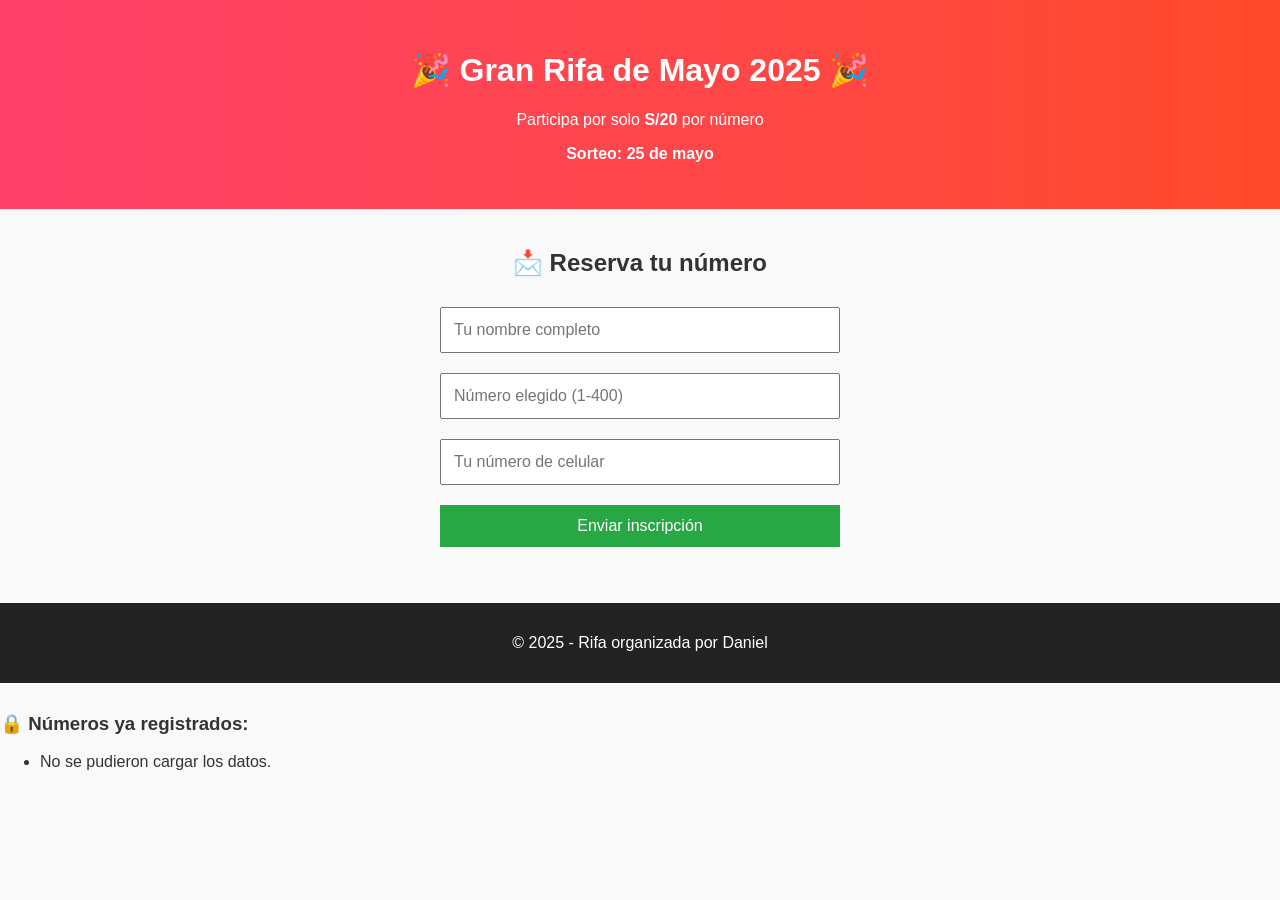
==== index.html @ aac04998 "Add files via upload" ====
<!DOCTYPE html>
<html lang="es">
<head>
  <meta charset="UTF-8" />
  <meta name="viewport" content="width=device-width, initial-scale=1.0"/>
  <title>Gran Rifa Mayo 2025</title>
  <link rel="stylesheet" href="style.css">
</head>
<body>
  <header>
    <h1>🎉 Gran Rifa de Mayo 2025 🎉</h1>
    <p>Participa por solo <strong>S/20</strong> por número</p>
    <p><strong>Sorteo: 25 de mayo</strong></p>
  </header>

  <section class="formulario">
    <h2>📩 Reserva tu número</h2>
    <form id="rifaForm">
      <input type="text" id="nombre" placeholder="Tu nombre completo" required>
      <input type="number" id="numero" placeholder="Número elegido (1-400)" min="1" max="400" required>
      <input type="text" id="telefono" placeholder="Tu número de celular" required>
      <button type="submit">Enviar inscripción</button>
      <p id="estado" style="margin-top:10px;"></p>
    </form>
  </section>

  <footer>
    <p>© 2025 - Rifa organizada por Daniel</p>
  </footer>

  <script>
    const form = document.getElementById("rifaForm");
    const estado = document.getElementById("estado");

    form.addEventListener("submit", function(e) {
      e.preventDefault();
      const data = {
        nombre: form.nombre.value.trim(),
        numero: form.numero.value.trim(),
        telefono: form.telefono.value.trim()
      };

      estado.textContent = "Enviando...";
      estado.style.color = "black";

      fetch("https://script.google.com/macros/s/AKfycbwkeLC2LMw1Ss2d8sgeKIU0u42goWgIwPcHwUHGl83m0cGCxCrxLI0Iux6tAx_qzaxo/exec", {
        method: "POST",
        body: JSON.stringify(data),
        headers: {
          "Content-Type": "application/json"
        }
      })
      .then(res => res.json())
      .then(response => {
        if (response.ok) {
          estado.textContent = "✅ Número registrado con éxito";
          estado.style.color = "green";
          form.reset();
        } else {
          estado.textContent = "⚠️ " + response.error;
          estado.style.color = "red";
        }
      })
      .catch(() => {
        estado.textContent = "❌ Error al enviar. Intenta más tarde.";
        estado.style.color = "red";
      });
    });
  </script>

<script>
  const listaOcupados = document.createElement("div");
  listaOcupados.id = "ocupados";
  listaOcupados.innerHTML = "<h3 style='margin-top:30px'>🔒 Números ya registrados:</h3><ul id='numerosUsados'></ul>";
  document.body.appendChild(listaOcupados);

  fetch("https://opensheet.elk.sh/1_K1IShAQ1fUrUxNqrh-R0zL2VKM0SQTGhI-EfKSaf_I/Respuestas")
    .then(res => res.json())
    .then(data => {
      const usados = data.map(f => f.Numero);
      const lista = document.getElementById("numerosUsados");
      if (usados.length === 0) {
        lista.innerHTML = "<li>Aún no hay inscripciones.</li>";
      } else {
        usados.sort((a, b) => Number(a) - Number(b));
        usados.forEach(num => {
          const li = document.createElement("li");
          li.textContent = "N° " + num;
          lista.appendChild(li);
        });
      }
    })
    .catch(() => {
      const lista = document.getElementById("numerosUsados");
      lista.innerHTML = "<li>No se pudieron cargar los datos.</li>";
    });
</script>

</body>
</html>
---- style.css ----
body {
  font-family: 'Segoe UI', sans-serif;
  background: #f9f9f9;
  color: #333;
  margin: 0;
  padding: 0;
}
header {
  background: linear-gradient(90deg, #ff416c, #ff4b2b);
  color: white;
  text-align: center;
  padding: 30px 15px;
}
section {
  padding: 20px;
  text-align: center;
}
.grid {
  display: grid;
  grid-template-columns: repeat(auto-fit, minmax(180px, 1fr));
  gap: 10px;
  padding: 10px;
}
.grid img {
  width: 100%;
  border-radius: 10px;
  box-shadow: 0 0 8px rgba(0,0,0,0.2);
}
.efectivo {
  font-size: 24px;
  color: green;
  font-weight: bold;
  padding: 20px;
}
form {
  max-width: 400px;
  margin: auto;
  display: flex;
  flex-direction: column;
}
input, button {
  padding: 12px;
  margin: 10px 0;
  font-size: 16px;
}
button {
  background-color: #28a745;
  color: white;
  border: none;
  cursor: pointer;
}
button:hover {
  background-color: #218838;
}
footer {
  background: #222;
  color: white;
  padding: 15px;
  text-align: center;
}
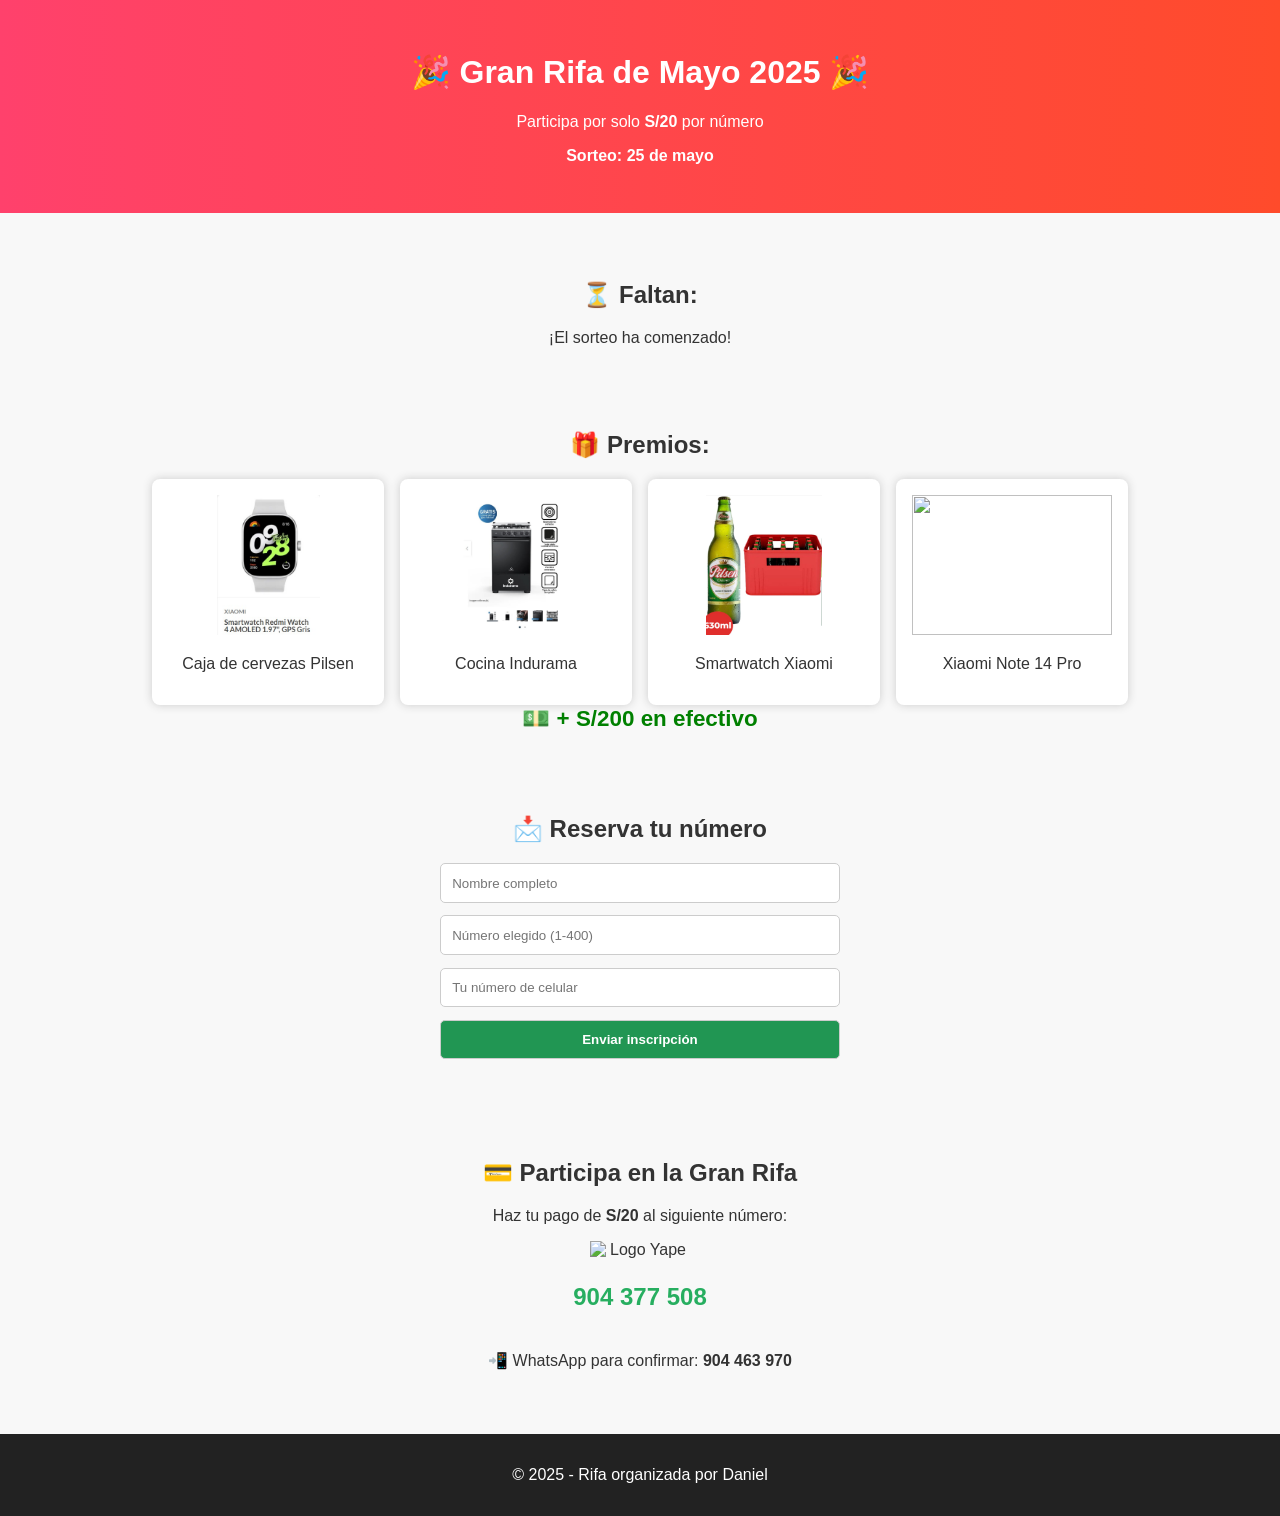
==== commit bd213804: "Add files via upload" ====
--- a/index.html
+++ b/index.html
@@ -4,8 +4,8 @@
 <head>
   <meta charset="UTF-8" />
   <meta name="viewport" content="width=device-width, initial-scale=1.0"/>
-  <title>Gran Rifa Mayo 2025</title>
-  <link rel="stylesheet" href="style.css">
+  <title>Gran Rifa de Mayo 2025</title>
+  <link rel="stylesheet" href="style.css"/>
 </head>
 <body>
   <header>
@@ -14,88 +14,47 @@
     <p><strong>Sorteo: 25 de mayo</strong></p>
   </header>
 
+  <section class="countdown">
+    <h2>⏳ Faltan:</h2>
+    <div id="timer">Cargando...</div>
+  </section>
+
+  <section class="premios">
+    <h2>🎁 Premios:</h2>
+    <div class="cards">
+      <div class="card"><img src="a.jpeg"/><p>Caja de cervezas Pilsen</p></div>
+      <div class="card"><img src="b.jpeg"/><p>Cocina Indurama</p></div>
+      <div class="card"><img src="c.jpeg"/><p>Smartwatch Xiaomi</p></div>
+      <div class="card"><img src="d.jpeg"/><p>Xiaomi Note 14 Pro</p></div>
+    </div>
+    <div class="dinero">💵 + S/200 en efectivo</div>
+  </section>
+
   <section class="formulario">
     <h2>📩 Reserva tu número</h2>
-    <form id="rifaForm">
-      <input type="text" id="nombre" placeholder="Tu nombre completo" required>
-      <input type="number" id="numero" placeholder="Número elegido (1-400)" min="1" max="400" required>
-      <input type="text" id="telefono" placeholder="Tu número de celular" required>
+    <form id="formulario">
+      <input type="text" id="nombre" placeholder="Nombre completo" required />
+      <input type="number" id="numero" placeholder="Número elegido (1-400)" min="1" max="400" required />
+      <input type="tel" id="telefono" placeholder="Tu número de celular" required />
       <button type="submit">Enviar inscripción</button>
-      <p id="estado" style="margin-top:10px;"></p>
     </form>
+    <div id="mensajeError" class="error"></div>
+  </section>
+
+  <section class="pago">
+    <h2>💳 Participa en la Gran Rifa</h2>
+    <p>Haz tu pago de <strong>S/20</strong> al siguiente número:</p>
+    <div class="yape-box">
+      <img src="yape_logo.jpeg" alt="Logo Yape" />
+      <p class="yape-numero">904 377 508</p>
+    </div>
+    <p>📲 WhatsApp para confirmar: <strong>904 463 970</strong></p>
   </section>
 
   <footer>
     <p>© 2025 - Rifa organizada por Daniel</p>
   </footer>
 
-  <script>
-    const form = document.getElementById("rifaForm");
-    const estado = document.getElementById("estado");
-
-    form.addEventListener("submit", function(e) {
-      e.preventDefault();
-      const data = {
-        nombre: form.nombre.value.trim(),
-        numero: form.numero.value.trim(),
-        telefono: form.telefono.value.trim()
-      };
-
-      estado.textContent = "Enviando...";
-      estado.style.color = "black";
-
-      fetch("https://script.google.com/macros/s/AKfycbwkeLC2LMw1Ss2d8sgeKIU0u42goWgIwPcHwUHGl83m0cGCxCrxLI0Iux6tAx_qzaxo/exec", {
-        method: "POST",
-        body: JSON.stringify(data),
-        headers: {
-          "Content-Type": "application/json"
-        }
-      })
-      .then(res => res.json())
-      .then(response => {
-        if (response.ok) {
-          estado.textContent = "✅ Número registrado con éxito";
-          estado.style.color = "green";
-          form.reset();
-        } else {
-          estado.textContent = "⚠️ " + response.error;
-          estado.style.color = "red";
-        }
-      })
-      .catch(() => {
-        estado.textContent = "❌ Error al enviar. Intenta más tarde.";
-        estado.style.color = "red";
-      });
-    });
-  </script>
-
-<script>
-  const listaOcupados = document.createElement("div");
-  listaOcupados.id = "ocupados";
-  listaOcupados.innerHTML = "<h3 style='margin-top:30px'>🔒 Números ya registrados:</h3><ul id='numerosUsados'></ul>";
-  document.body.appendChild(listaOcupados);
-
-  fetch("https://opensheet.elk.sh/1_K1IShAQ1fUrUxNqrh-R0zL2VKM0SQTGhI-EfKSaf_I/Respuestas")
-    .then(res => res.json())
-    .then(data => {
-      const usados = data.map(f => f.Numero);
-      const lista = document.getElementById("numerosUsados");
-      if (usados.length === 0) {
-        lista.innerHTML = "<li>Aún no hay inscripciones.</li>";
-      } else {
-        usados.sort((a, b) => Number(a) - Number(b));
-        usados.forEach(num => {
-          const li = document.createElement("li");
-          li.textContent = "N° " + num;
-          lista.appendChild(li);
-        });
-      }
-    })
-    .catch(() => {
-      const lista = document.getElementById("numerosUsados");
-      lista.innerHTML = "<li>No se pudieron cargar los datos.</li>";
-    });
-</script>
-
+  <script src="script.js"></script>
 </body>
 </html>
--- a/style.css
+++ b/style.css
@@ -1,61 +1,82 @@
 
 body {
   font-family: 'Segoe UI', sans-serif;
-  background: #f9f9f9;
-  color: #333;
+  background: #f8f8f8;
   margin: 0;
   padding: 0;
+  color: #333;
+  text-align: center;
 }
 header {
   background: linear-gradient(90deg, #ff416c, #ff4b2b);
   color: white;
-  text-align: center;
-  padding: 30px 15px;
+  padding: 2rem;
 }
-section {
-  padding: 20px;
-  text-align: center;
+.countdown, .premios, .formulario, .pago {
+  margin: 2rem auto;
+  padding: 1rem;
 }
-.grid {
-  display: grid;
-  grid-template-columns: repeat(auto-fit, minmax(180px, 1fr));
-  gap: 10px;
-  padding: 10px;
+.cards {
+  display: flex;
+  flex-wrap: wrap;
+  justify-content: center;
+  gap: 1rem;
 }
-.grid img {
+.card {
+  background: white;
+  border-radius: 8px;
+  box-shadow: 0 0 10px #ccc;
+  padding: 1rem;
+  width: 200px;
+}
+.card img {
   width: 100%;
-  border-radius: 10px;
-  box-shadow: 0 0 8px rgba(0,0,0,0.2);
+  height: 140px;
+  object-fit: contain;
 }
-.efectivo {
-  font-size: 24px;
+.dinero {
+  font-size: 1.4rem;
   color: green;
   font-weight: bold;
-  padding: 20px;
 }
 form {
+  display: flex;
+  flex-direction: column;
+  gap: 0.8rem;
   max-width: 400px;
   margin: auto;
+}
+input, button {
+  padding: 0.7rem;
+  border-radius: 5px;
+  border: 1px solid #ccc;
+}
+button {
+  background-color: #219653;
+  color: white;
+  font-weight: bold;
+  cursor: pointer;
+}
+.error {
+  color: red;
+  margin-top: 1rem;
+}
+.yape-box {
   display: flex;
   flex-direction: column;
+  align-items: center;
 }
-input, button {
-  padding: 12px;
-  margin: 10px 0;
-  font-size: 16px;
+.yape-box img {
+  width: 100px;
 }
-button {
-  background-color: #28a745;
-  color: white;
-  border: none;
-  cursor: pointer;
-}
-button:hover {
-  background-color: #218838;
+.yape-numero {
+  font-size: 1.5rem;
+  color: #27ae60;
+  font-weight: bold;
 }
 footer {
+  margin-top: 2rem;
+  padding: 1rem;
   background: #222;
   color: white;
-  padding: 15px;
-  text-align: center;
 }
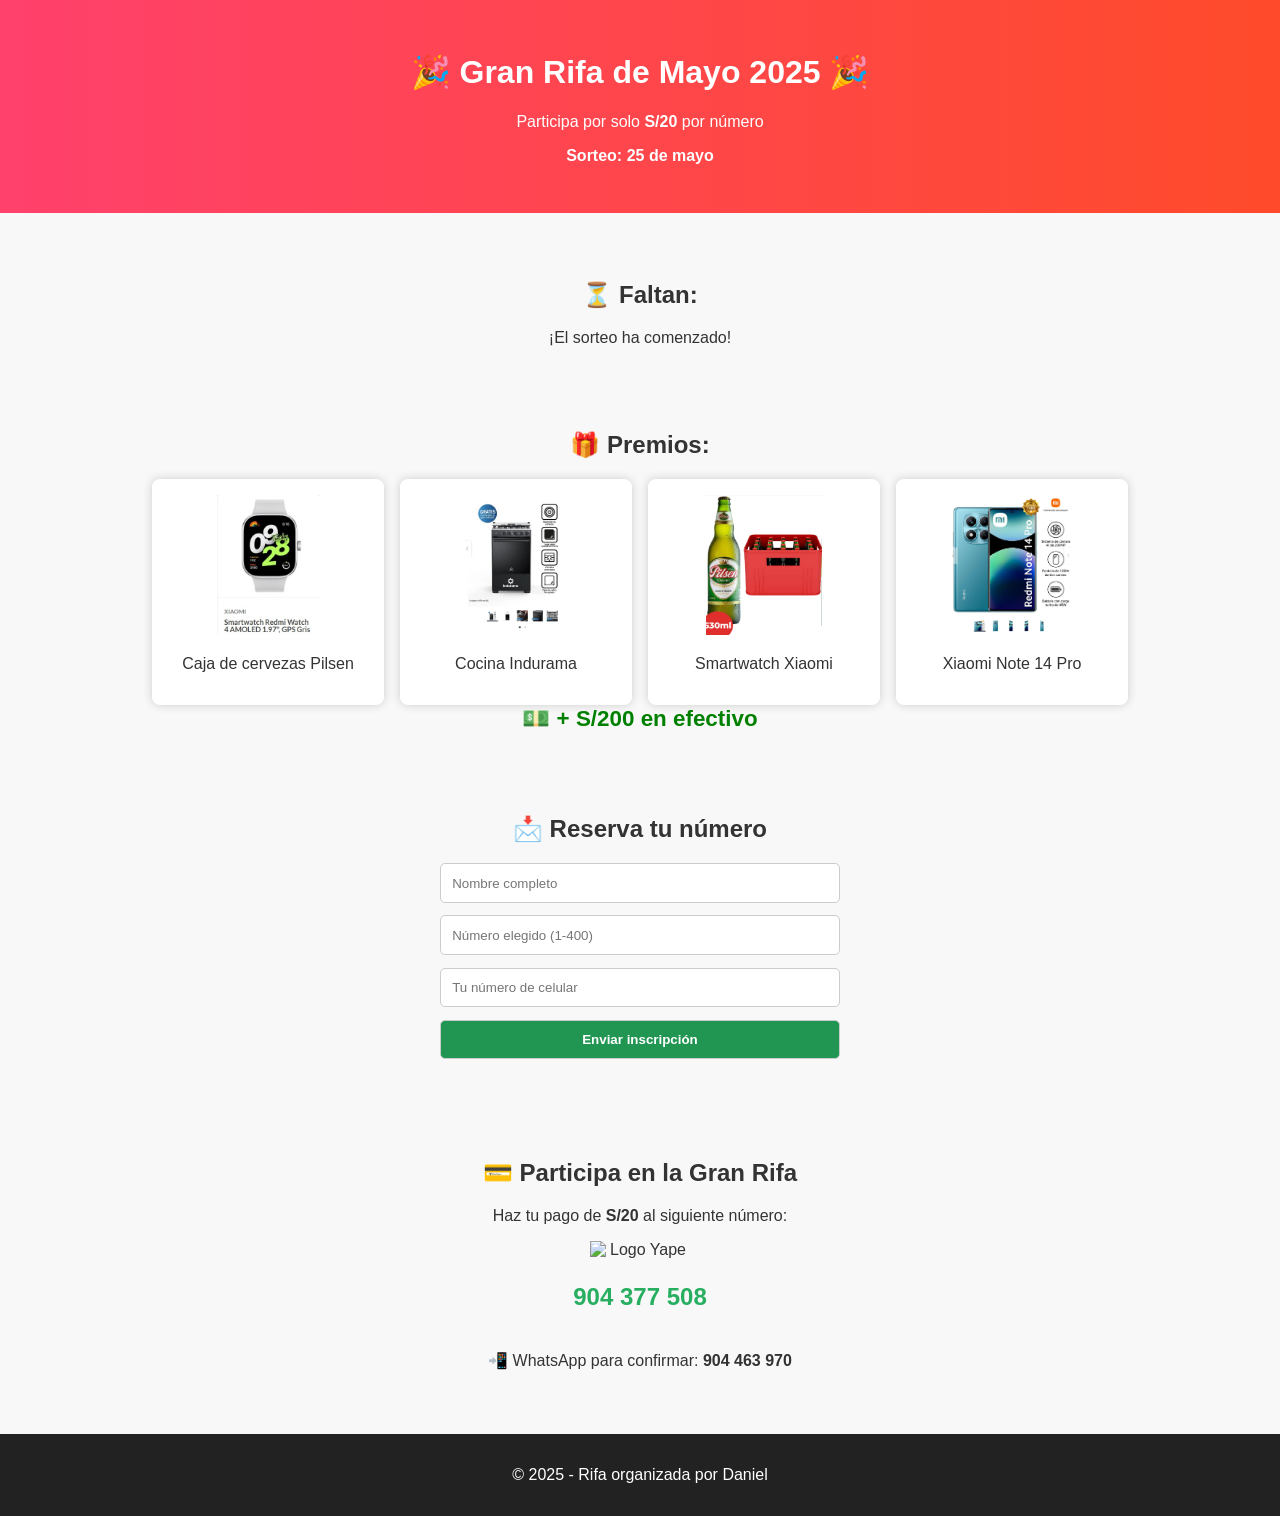
==== commit 220ab2de: "Update index.html" ====
--- a/index.html
+++ b/index.html
@@ -1,4 +1,3 @@
-
 <!DOCTYPE html>
 <html lang="es">
 <head>
@@ -55,6 +54,40 @@
     <p>© 2025 - Rifa organizada por Daniel</p>
   </footer>
 
-  <script src="script.js"></script>
+  <script>
+    const timer = document.getElementById("timer");
+    const deadline = new Date("2025-05-25T00:00:00");
+
+    function updateCountdown() {
+      const now = new Date();
+      const diff = deadline - now;
+      if (diff <= 0) {
+        timer.innerHTML = "¡El sorteo ha comenzado!";
+        return;
+      }
+      const d = Math.floor(diff / (1000 * 60 * 60 * 24));
+      const h = Math.floor((diff / (1000 * 60 * 60)) % 24);
+      const m = Math.floor((diff / (1000 * 60)) % 60);
+      const s = Math.floor((diff / 1000) % 60);
+      timer.textContent = `${d}d ${h}h ${m}m ${s}s`;
+    }
+    setInterval(updateCountdown, 1000);
+    updateCountdown();
+
+    const form = document.getElementById("formulario");
+    form.addEventListener("submit", (e) => {
+      e.preventDefault();
+
+      const nombre = document.getElementById("nombre").value;
+      const numero = document.getElementById("numero").value;
+      const telefono = document.getElementById("telefono").value;
+
+      const mensaje = `Hola, soy ${nombre}, quiero el número ${numero} para la rifa. Mi número es ${telefono}.`;
+      const whatsapp = "51904463970"; // Código de país + número
+
+      const url = `https://wa.me/${whatsapp}?text=${encodeURIComponent(mensaje)}`;
+      window.open(url, "_blank");
+    });
+  </script>
 </body>
 </html>
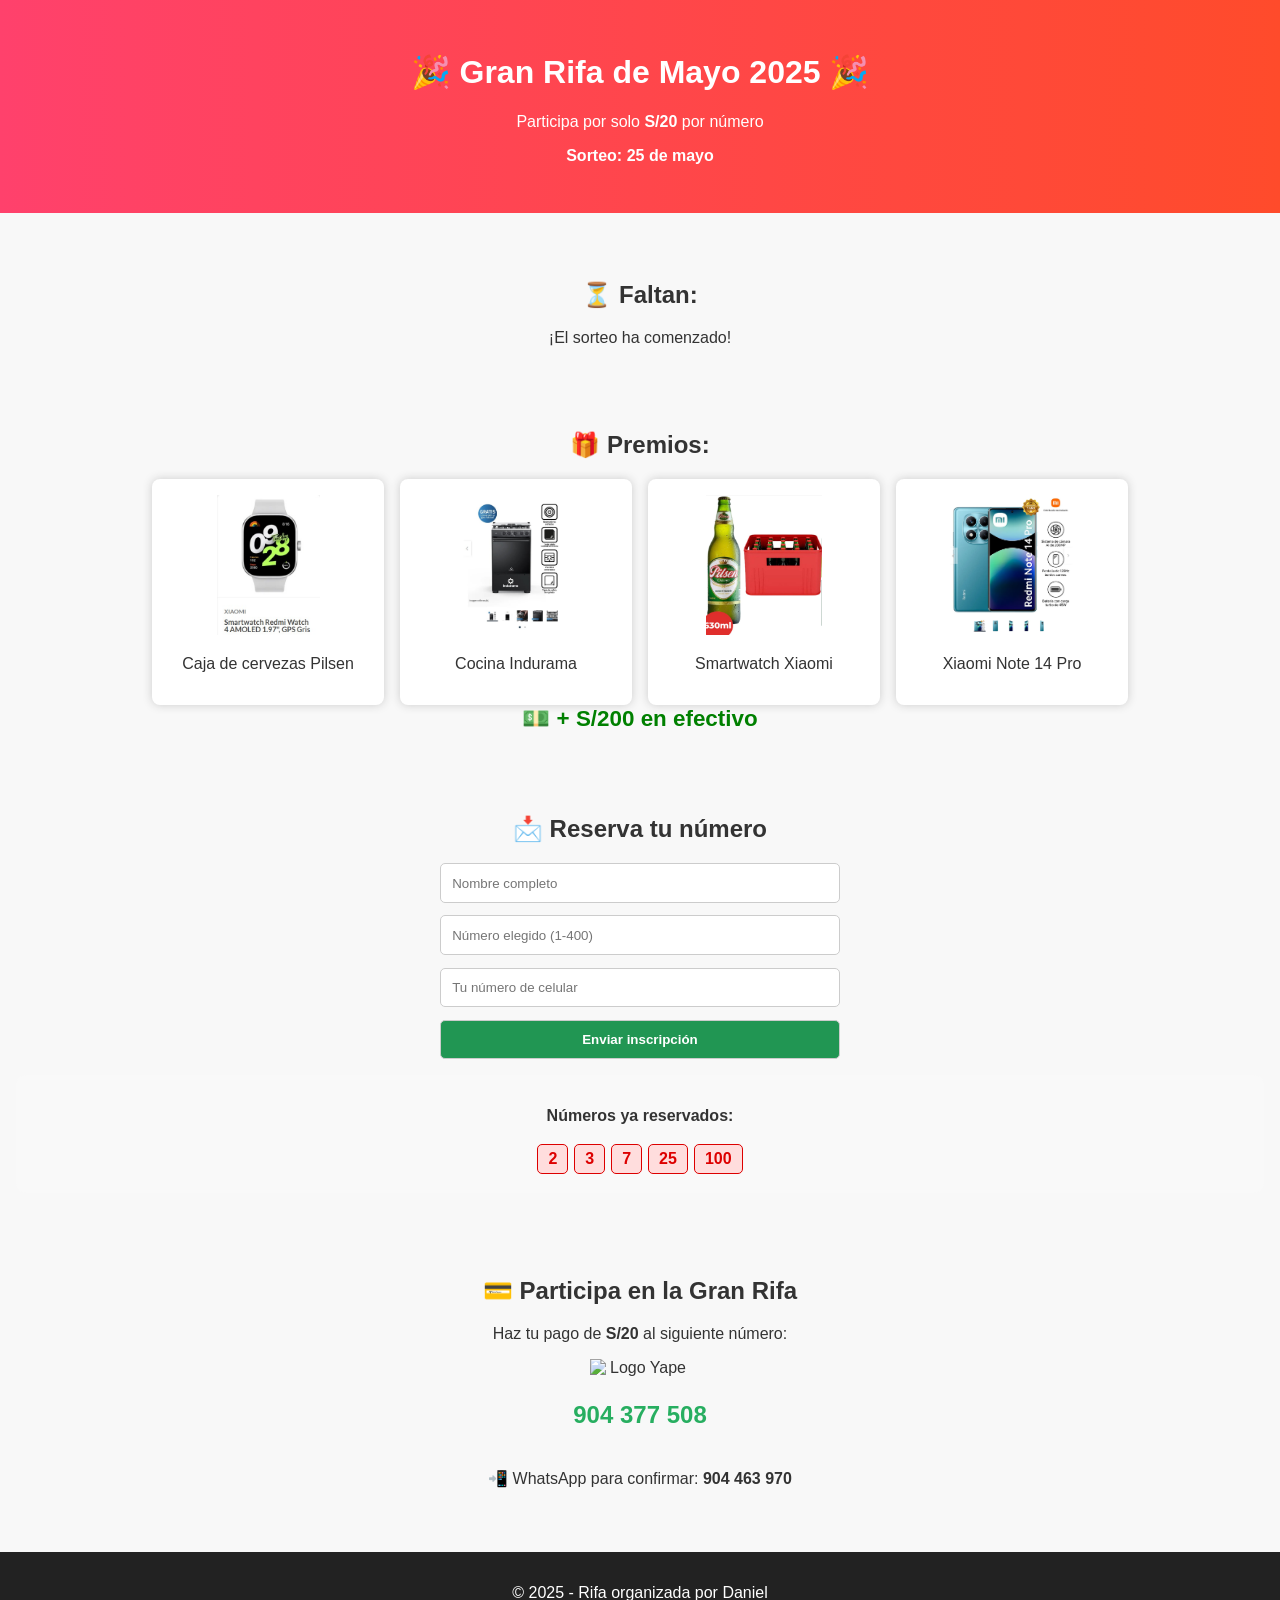
==== commit e5e9cc66: "Update index.html" ====
--- a/index.html
+++ b/index.html
@@ -5,6 +5,25 @@
   <meta name="viewport" content="width=device-width, initial-scale=1.0"/>
   <title>Gran Rifa de Mayo 2025</title>
   <link rel="stylesheet" href="style.css"/>
+  <style>
+    .bloqueados {
+      margin-top: 1rem;
+      padding: 1rem;
+      background: #f9f9f9;
+      border-radius: 10px;
+      text-align: center;
+    }
+    .bloqueados span {
+      display: inline-block;
+      background: #ffdddd;
+      color: #d00;
+      border: 1px solid #d00;
+      padding: 5px 10px;
+      margin: 3px;
+      border-radius: 5px;
+      font-weight: bold;
+    }
+  </style>
 </head>
 <body>
   <header>
@@ -38,6 +57,12 @@
       <button type="submit">Enviar inscripción</button>
     </form>
     <div id="mensajeError" class="error"></div>
+
+    <!-- Mostrar números bloqueados -->
+    <div class="bloqueados">
+      <p><strong>Números ya reservados:</strong></p>
+      <div id="listaBloqueados"></div>
+    </div>
   </section>
 
   <section class="pago">
@@ -75,19 +100,45 @@
     updateCountdown();
 
     const form = document.getElementById("formulario");
+    const mensajeError = document.getElementById("mensajeError");
+    const listaBloqueados = document.getElementById("listaBloqueados");
+
+    // 👇 Lista editable de números bloqueados
+    const numerosBloqueados = [2, 3, 7, 25, 100];
+
+    // Mostrar en pantalla los números bloqueados
+    function mostrarBloqueados() {
+      listaBloqueados.innerHTML = "";
+      numerosBloqueados.forEach(num => {
+        const span = document.createElement("span");
+        span.textContent = num;
+        listaBloqueados.appendChild(span);
+      });
+    }
+    mostrarBloqueados();
+
     form.addEventListener("submit", (e) => {
       e.preventDefault();
 
       const nombre = document.getElementById("nombre").value;
-      const numero = document.getElementById("numero").value;
+      const numero = parseInt(document.getElementById("numero").value);
       const telefono = document.getElementById("telefono").value;
 
+      if (numerosBloqueados.includes(numero)) {
+        mensajeError.textContent = "Ese número ya está reservado. Por favor elige otro.";
+        return;
+      }
+
       const mensaje = `Hola, soy ${nombre}, quiero el número ${numero} para la rifa. Mi número es ${telefono}.`;
-      const whatsapp = "51904463970"; // Código de país + número
+      const whatsapp = "51904463970";
 
       const url = `https://wa.me/${whatsapp}?text=${encodeURIComponent(mensaje)}`;
       window.open(url, "_blank");
+
+      form.reset();
+      mensajeError.textContent = "";
     });
   </script>
 </body>
 </html>
+
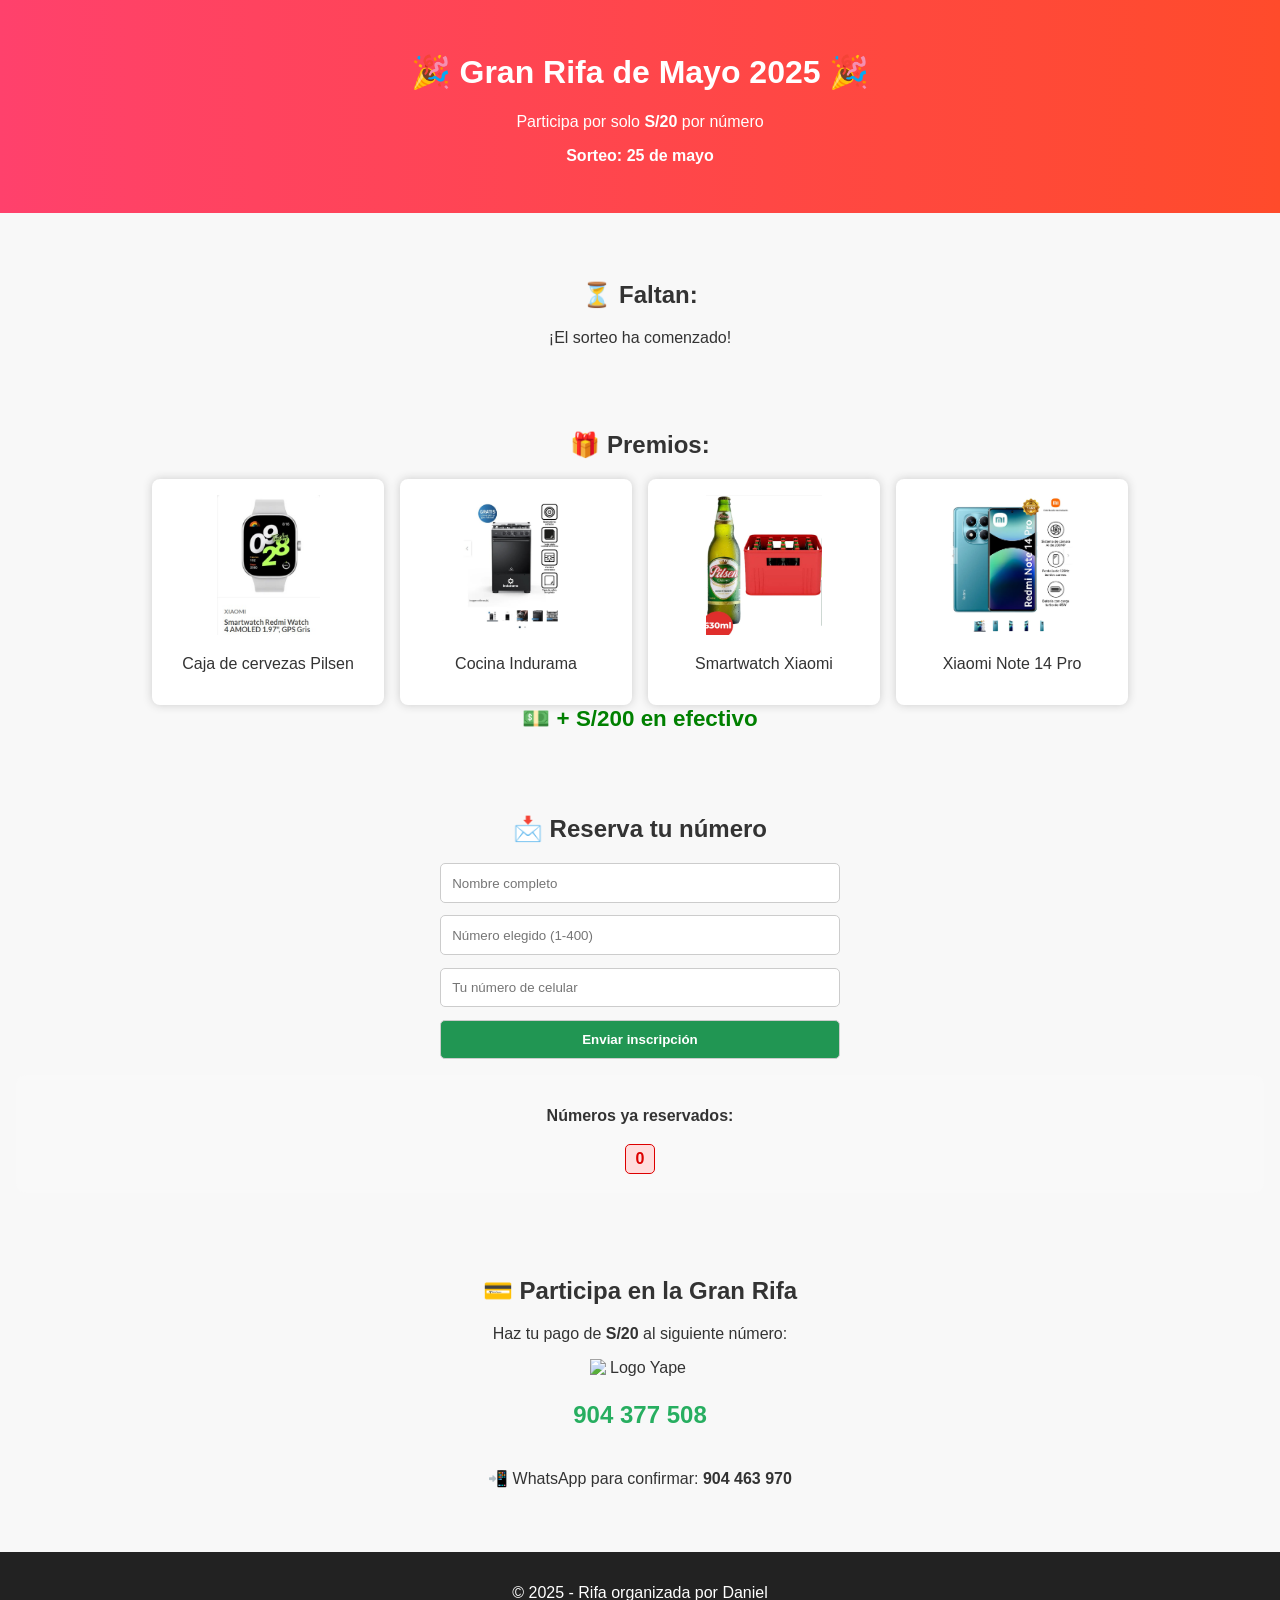
==== commit 66b738ff: "Update index.html" ====
--- a/index.html
+++ b/index.html
@@ -104,7 +104,7 @@
     const listaBloqueados = document.getElementById("listaBloqueados");
 
     // 👇 Lista editable de números bloqueados
-    const numerosBloqueados = [2, 3, 7, 25, 100];
+    const numerosBloqueados = [0, ,];
 
     // Mostrar en pantalla los números bloqueados
     function mostrarBloqueados() {
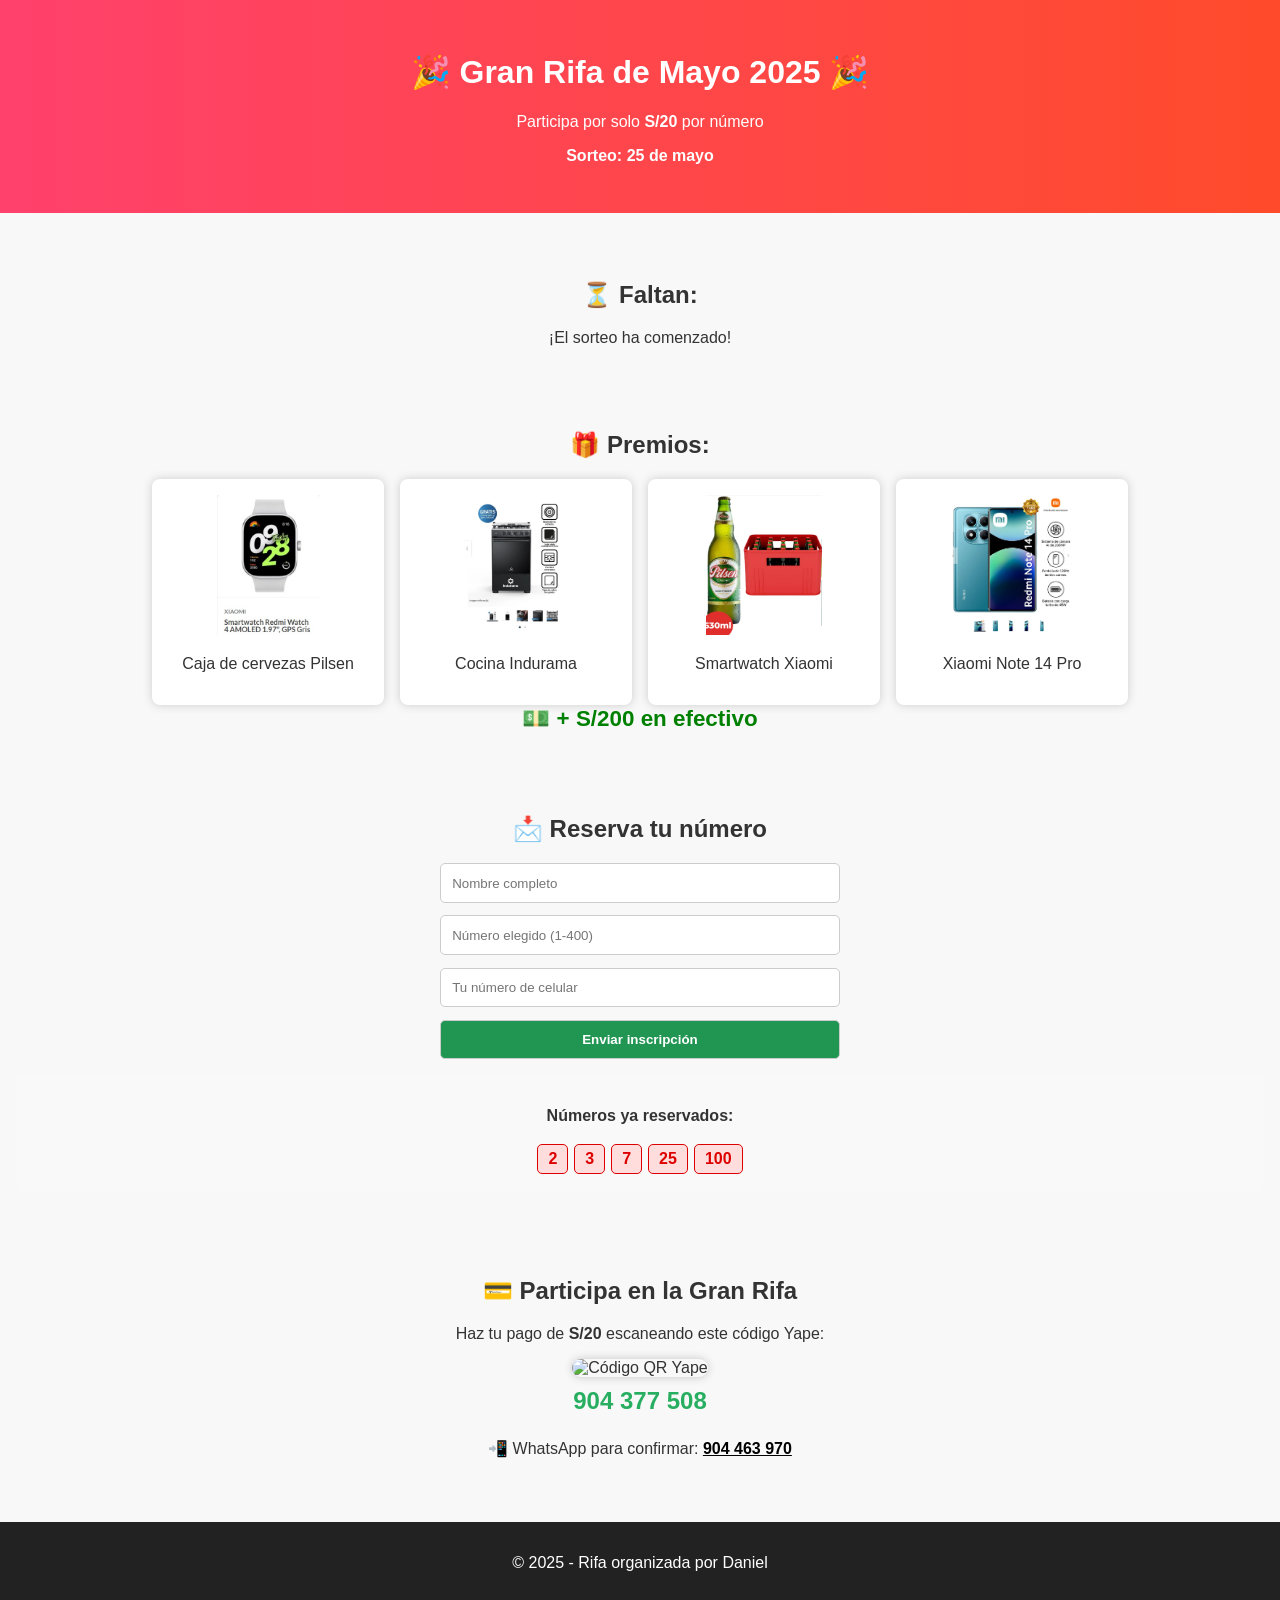
==== commit 010b5c22: "Update index.html" ====
--- a/index.html
+++ b/index.html
@@ -58,7 +58,6 @@
     </form>
     <div id="mensajeError" class="error"></div>
 
-    <!-- Mostrar números bloqueados -->
     <div class="bloqueados">
       <p><strong>Números ya reservados:</strong></p>
       <div id="listaBloqueados"></div>
@@ -67,12 +66,12 @@
 
   <section class="pago">
     <h2>💳 Participa en la Gran Rifa</h2>
-    <p>Haz tu pago de <strong>S/20</strong> al siguiente número:</p>
-    <div class="yape-box">
-      <img src="yape_logo.jpeg" alt="Logo Yape" />
-      <p class="yape-numero">904 377 508</p>
+    <p>Haz tu pago de <strong>S/20</strong> escaneando este código Yape:</p>
+    <div style="text-align: center;">
+      <img src="Yape.jpeg" alt="Código QR Yape" style="max-width: 200px; border-radius: 10px; box-shadow: 0 0 10px rgba(0,0,0,0.2);" />
+      <p class="yape-numero" style="margin-top: 10px; font-weight: bold;">904 377 508</p>
+      <p>📲 WhatsApp para confirmar: <strong><a href="https://wa.me/51904463970" target="_blank" style="color: #000;">904 463 970</a></strong></p>
     </div>
-    <p>📲 WhatsApp para confirmar: <strong>904 463 970</strong></p>
   </section>
 
   <footer>
@@ -103,10 +102,9 @@
     const mensajeError = document.getElementById("mensajeError");
     const listaBloqueados = document.getElementById("listaBloqueados");
 
-    // 👇 Lista editable de números bloqueados
-    const numerosBloqueados = [0, ,];
+    // Edita aquí para bloquear números
+    const numerosBloqueados = [2, 3, 7, 25, 100];
 
-    // Mostrar en pantalla los números bloqueados
     function mostrarBloqueados() {
       listaBloqueados.innerHTML = "";
       numerosBloqueados.forEach(num => {
@@ -120,9 +118,9 @@
     form.addEventListener("submit", (e) => {
       e.preventDefault();
 
-      const nombre = document.getElementById("nombre").value;
+      const nombre = document.getElementById("nombre").value.trim();
       const numero = parseInt(document.getElementById("numero").value);
-      const telefono = document.getElementById("telefono").value;
+      const telefono = document.getElementById("telefono").value.trim();
 
       if (numerosBloqueados.includes(numero)) {
         mensajeError.textContent = "Ese número ya está reservado. Por favor elige otro.";
@@ -131,7 +129,6 @@
 
       const mensaje = `Hola, soy ${nombre}, quiero el número ${numero} para la rifa. Mi número es ${telefono}.`;
       const whatsapp = "51904463970";
-
       const url = `https://wa.me/${whatsapp}?text=${encodeURIComponent(mensaje)}`;
       window.open(url, "_blank");
 
@@ -141,4 +138,3 @@
   </script>
 </body>
 </html>
-
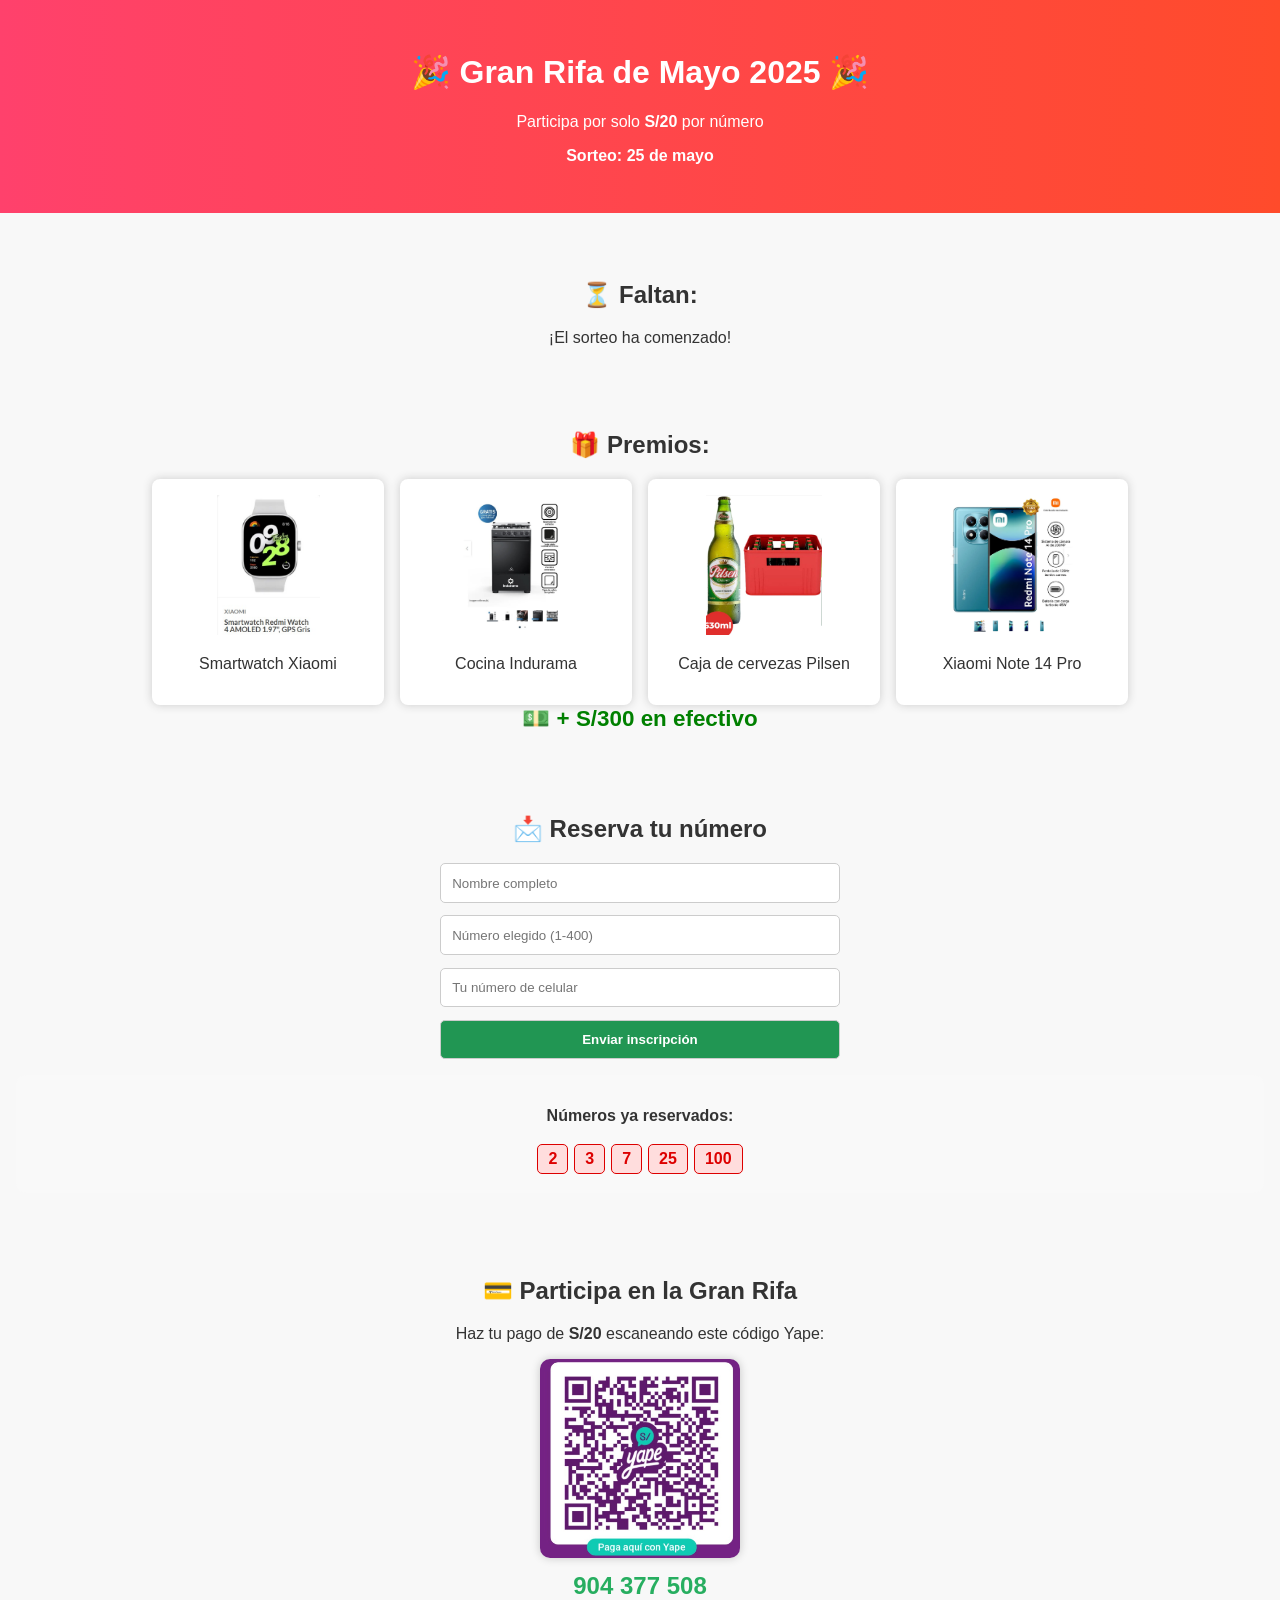
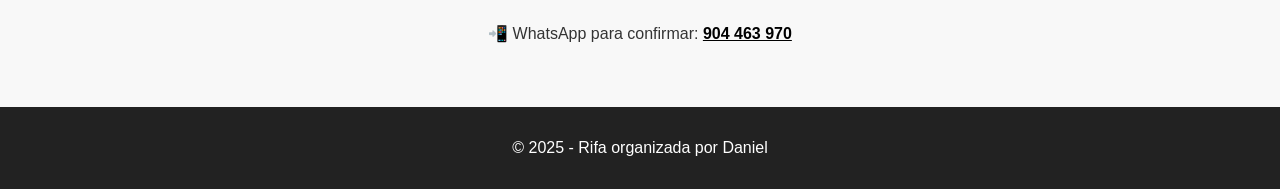
==== commit 6289e6e0: "Update index.html" ====
--- a/index.html
+++ b/index.html
@@ -40,12 +40,12 @@
   <section class="premios">
     <h2>🎁 Premios:</h2>
     <div class="cards">
-      <div class="card"><img src="a.jpeg"/><p>Caja de cervezas Pilsen</p></div>
+      <div class="card"><img src="a.jpeg"/><p>Smartwatch Xiaomi</p></div>
       <div class="card"><img src="b.jpeg"/><p>Cocina Indurama</p></div>
-      <div class="card"><img src="c.jpeg"/><p>Smartwatch Xiaomi</p></div>
+      <div class="card"><img src="c.jpeg"/><p>Caja de cervezas Pilsen</p></div>
       <div class="card"><img src="d.jpeg"/><p>Xiaomi Note 14 Pro</p></div>
     </div>
-    <div class="dinero">💵 + S/200 en efectivo</div>
+    <div class="dinero">💵 + S/300 en efectivo</div>
   </section>
 
   <section class="formulario">
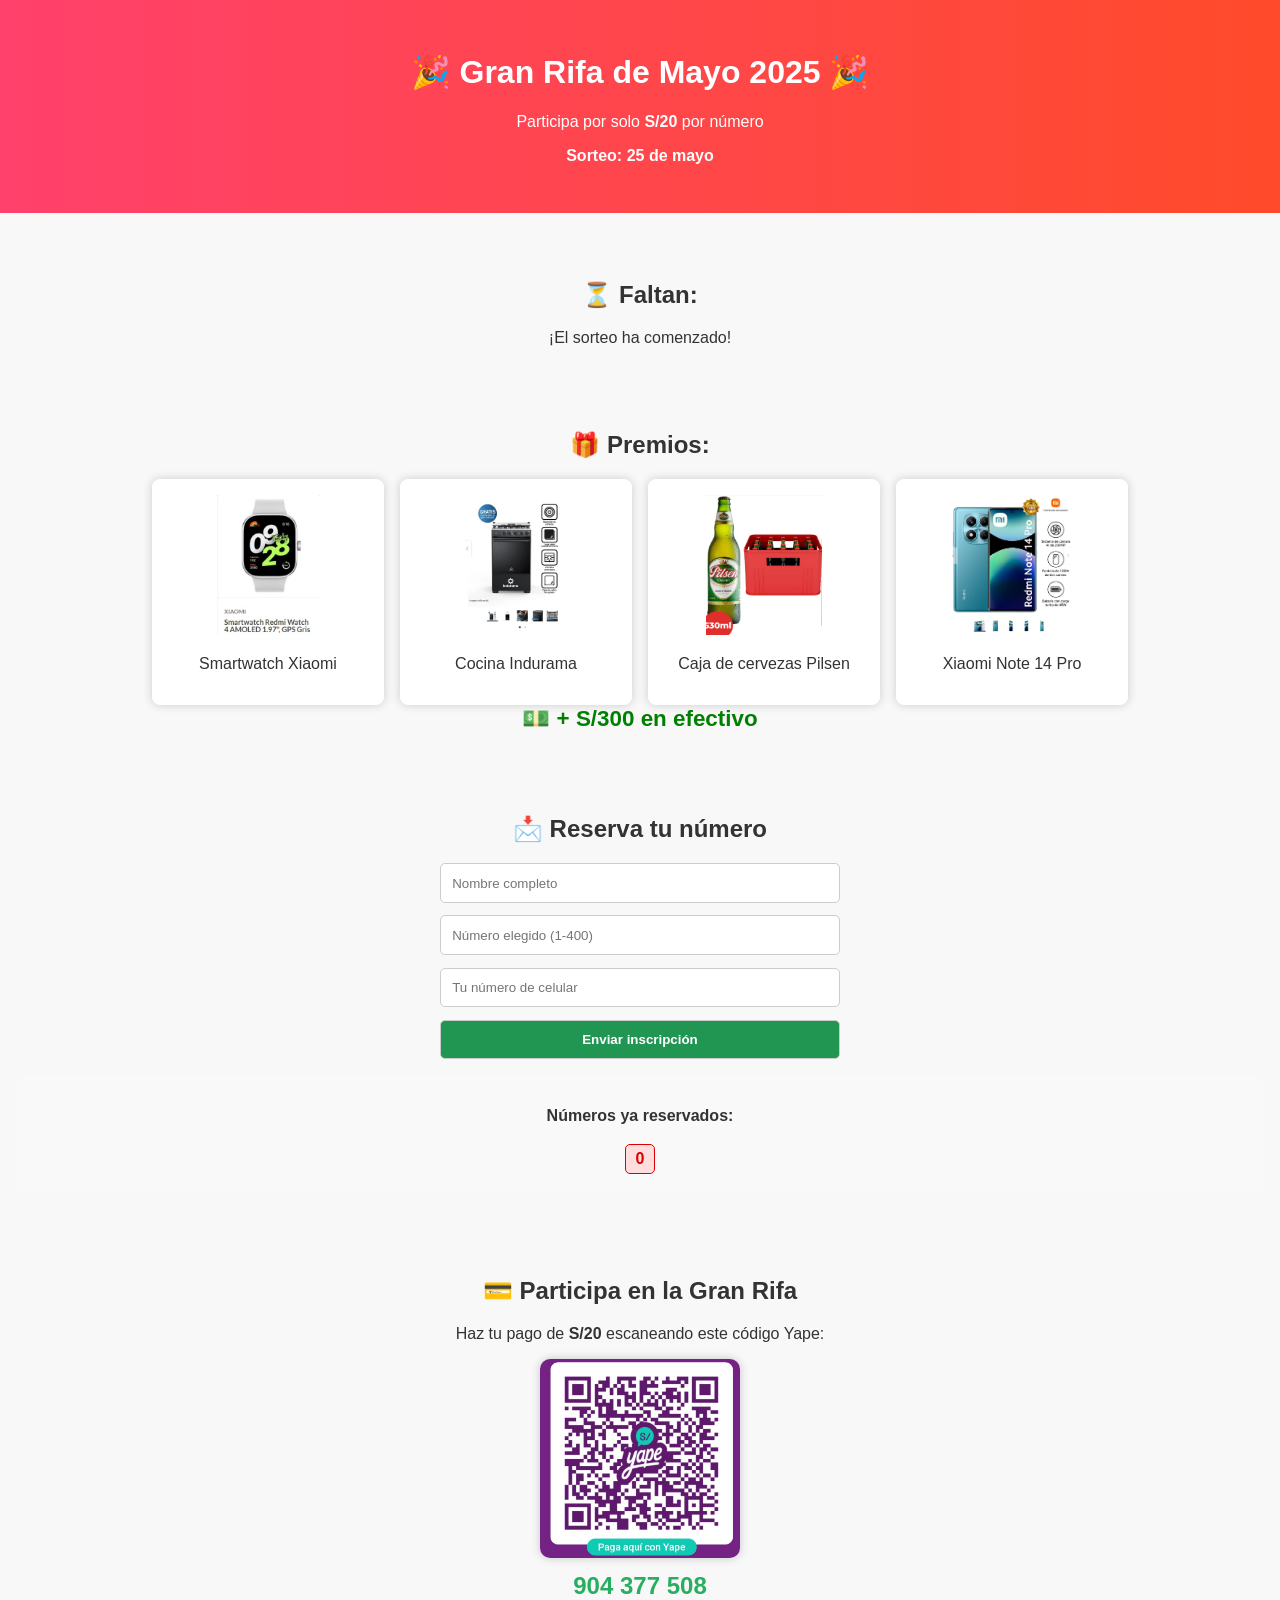
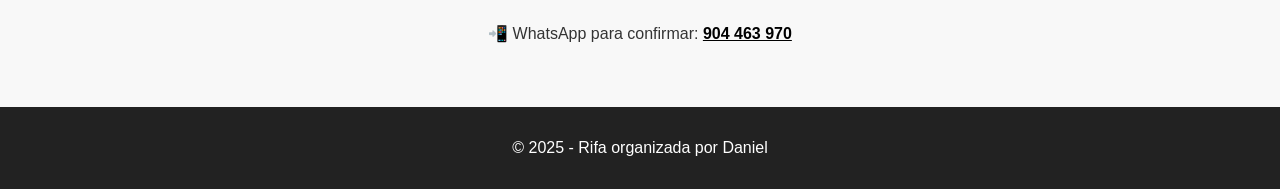
==== commit e9b6156a: "Update index.html" ====
--- a/index.html
+++ b/index.html
@@ -103,7 +103,7 @@
     const listaBloqueados = document.getElementById("listaBloqueados");
 
     // Edita aquí para bloquear números
-    const numerosBloqueados = [2, 3, 7, 25, 100];
+    const numerosBloqueados = [0, , , , ];
 
     function mostrarBloqueados() {
       listaBloqueados.innerHTML = "";
